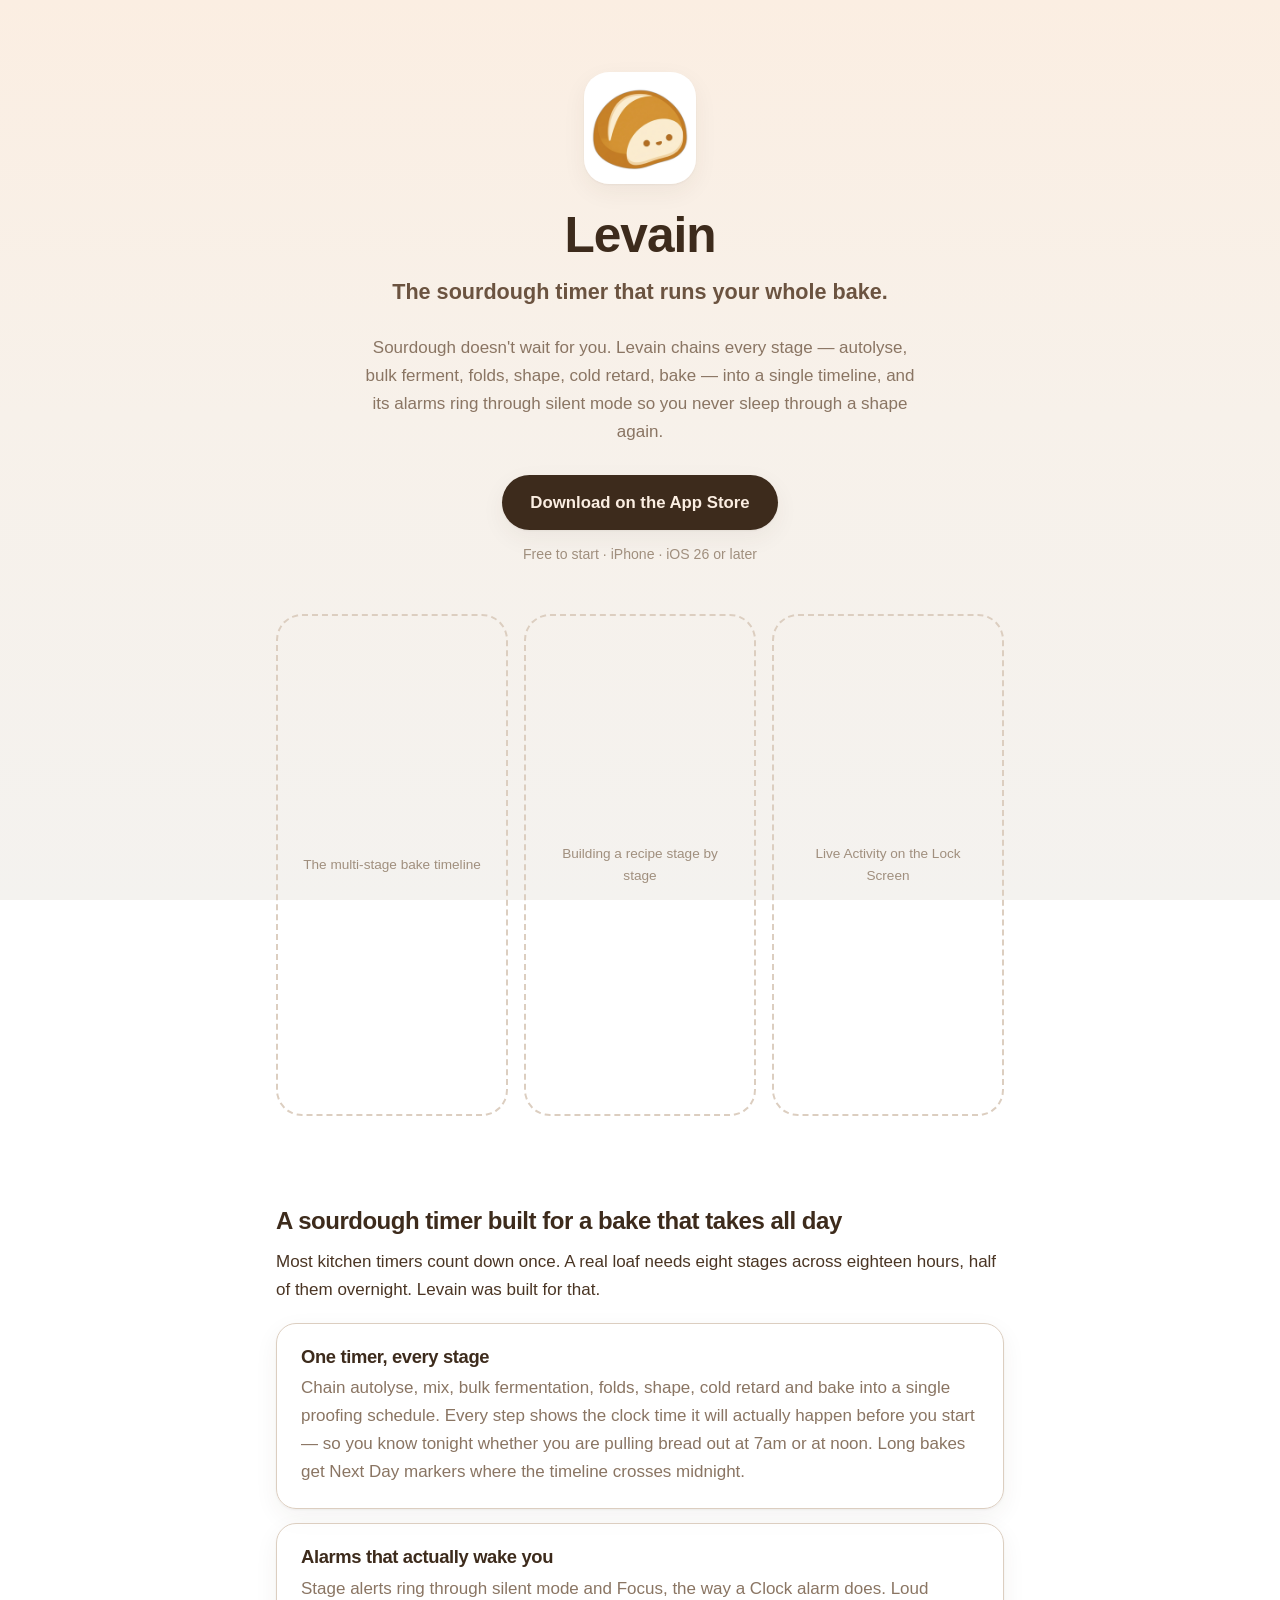
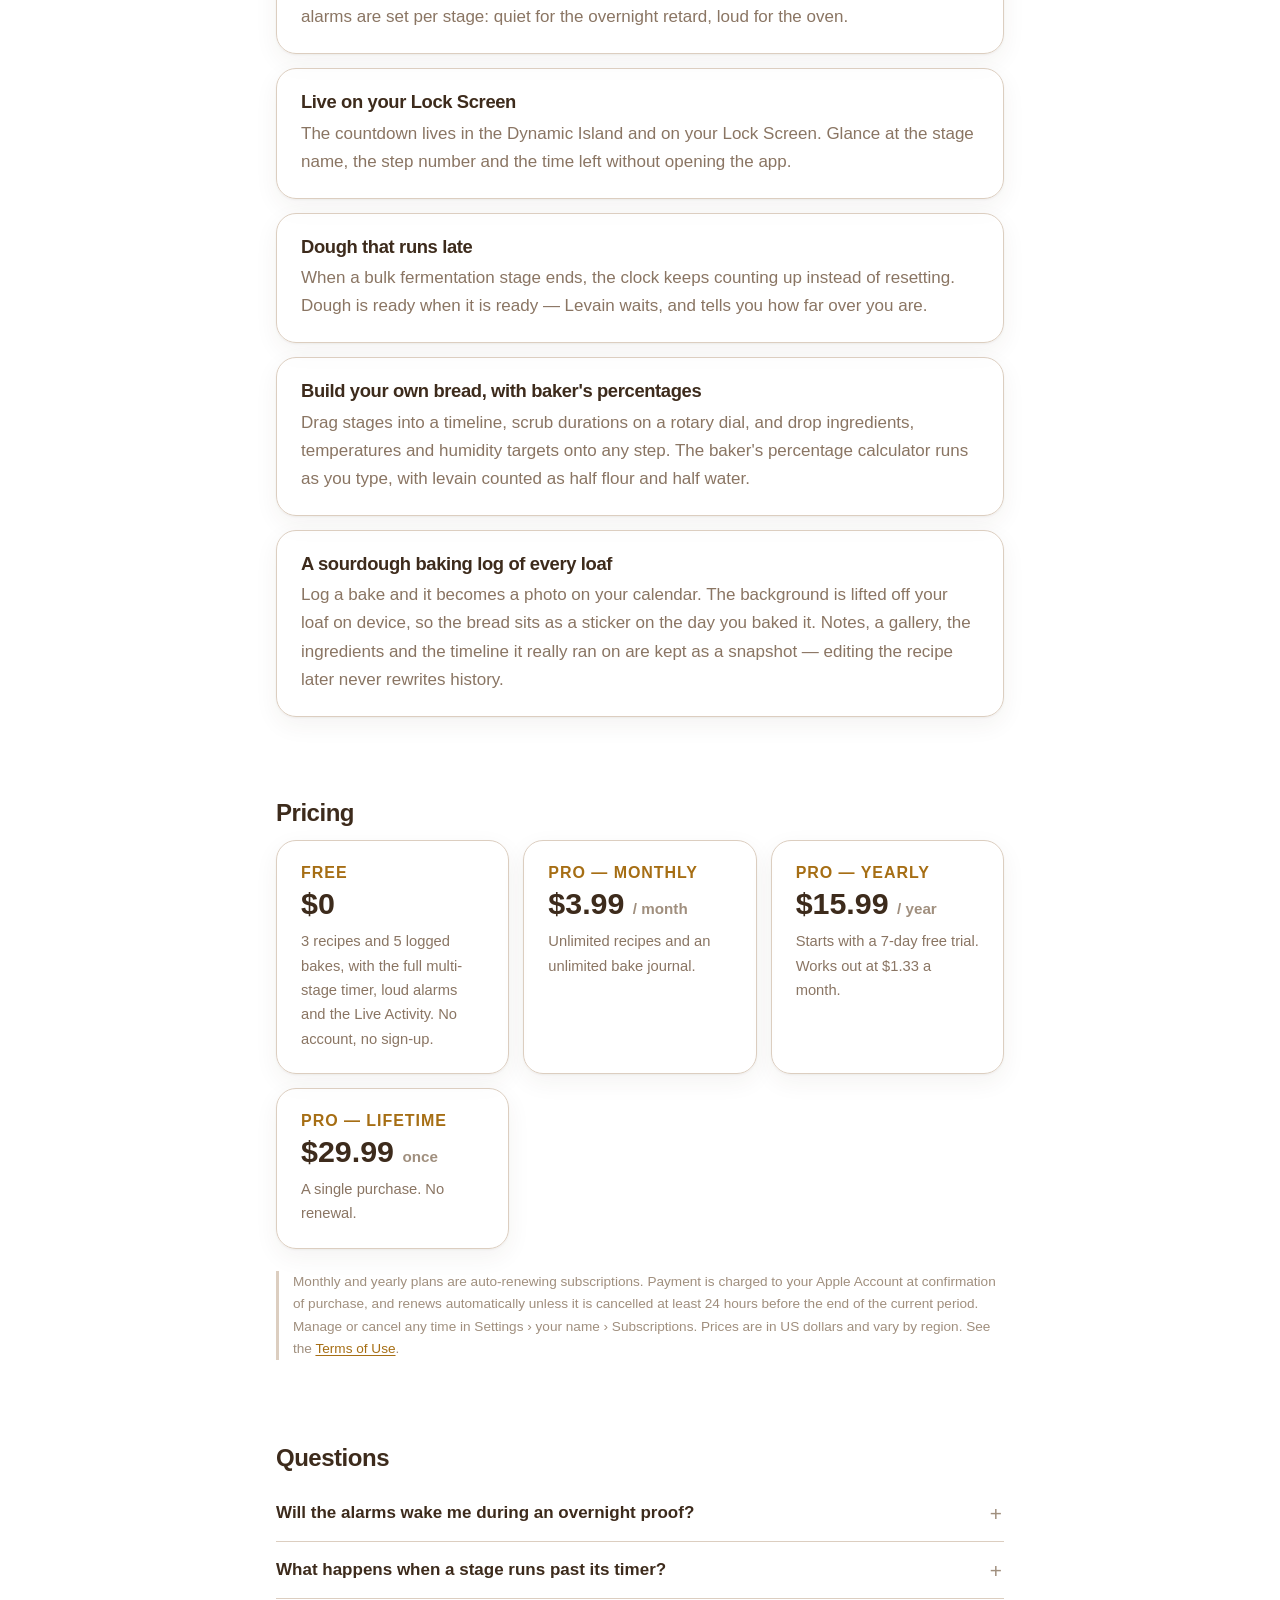
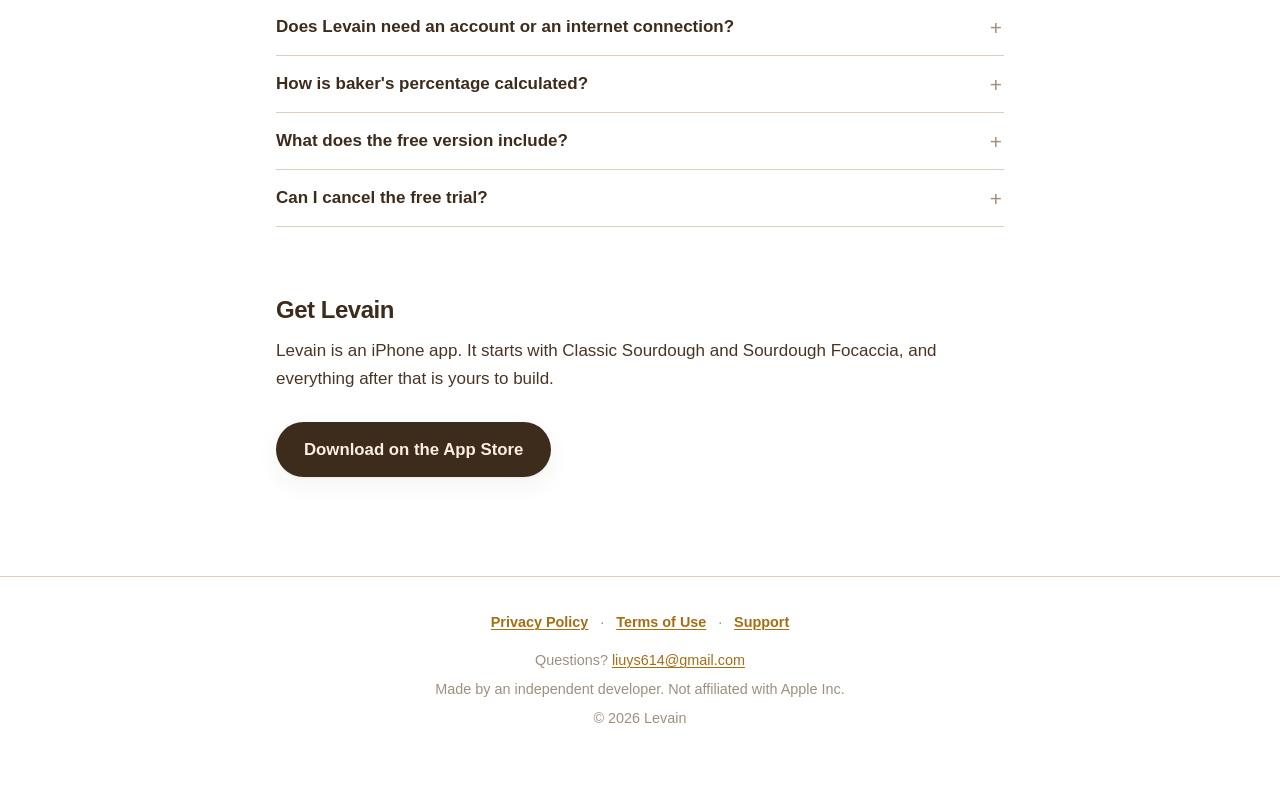
==== index.html @ 09ca458c "Update site (2026-09-17)" ====
<!DOCTYPE html>
<html lang="en">
<head>
<meta charset="utf-8">
<meta name="viewport" content="width=device-width, initial-scale=1">
<title>Levain — Sourdough Bake Timer &amp; Proofing Schedule</title>
<meta name="description" content="A multi-stage sourdough timer for iPhone. Chain every proof and fold into one schedule, with alarms that ring through silent mode and a photo bake journal.">
<link rel="canonical" href="https://liuys614.github.io/levain/">
<meta name="theme-color" content="#FBEEE2" media="(prefers-color-scheme: light)">
<meta name="theme-color" content="#2A2018" media="(prefers-color-scheme: dark)">

<meta property="og:type" content="website">
<meta property="og:site_name" content="Levain">
<meta property="og:title" content="Levain — Sourdough Bake Timer &amp; Proofing Schedule">
<meta property="og:description" content="A multi-stage sourdough timer for iPhone. Chain every proof and fold into one schedule, with alarms that ring through silent mode and a photo bake journal.">
<meta property="og:url" content="https://liuys614.github.io/levain/">
<meta property="og:image" content="https://liuys614.github.io/levain/assets/og.png">
<meta property="og:image:width" content="1200">
<meta property="og:image:height" content="630">
<meta name="twitter:card" content="summary_large_image">
<meta name="twitter:title" content="Levain — Sourdough Bake Timer &amp; Proofing Schedule">
<meta name="twitter:description" content="A multi-stage sourdough timer for iPhone. Alarms that ring through silent mode, a Live Activity countdown, and a photo journal of every loaf.">
<meta name="twitter:image" content="https://liuys614.github.io/levain/assets/og.png">

<link rel="icon" href="assets/favicon.png" sizes="32x32">
<link rel="apple-touch-icon" href="assets/icon-180.png">
<link rel="stylesheet" href="style.css">

<script type="application/ld+json">
{
  "@context": "https://schema.org",
  "@type": "SoftwareApplication",
  "name": "Levain",
  "alternateName": "Sourdough Bake Timer: Levain",
  "description": "A multi-stage sourdough bake timer for iPhone. Chain autolyse, bulk ferment, folds, shape, cold retard and bake into one schedule, with alarms that ring through silent mode, a Live Activity countdown, a baker's percentage calculator and a photo bake journal.",
  "applicationCategory": "LifestyleApplication",
  "applicationSubCategory": "Food & Drink",
  "operatingSystem": "iOS 26.0 or later",
  "url": "https://liuys614.github.io/levain/",
  "installUrl": "https://apps.apple.com/us/app/id6812950497",
  "image": "https://liuys614.github.io/levain/assets/og.png",
  "offers": {
    "@type": "Offer",
    "price": "0",
    "priceCurrency": "USD",
    "description": "Free with 3 recipes and 5 logged bakes. Levain Pro unlocks unlimited recipes and journal entries."
  },
  "author": { "@type": "Person", "name": "Levain" },
  "publisher": { "@type": "Person", "name": "Levain" }
}
</script>

<script type="application/ld+json">
{
  "@context": "https://schema.org",
  "@type": "FAQPage",
  "mainEntity": [
    {
      "@type": "Question",
      "name": "Will the alarms wake me during an overnight proof?",
      "acceptedAnswer": { "@type": "Answer", "text": "Yes. Stage alerts use AlarmKit, so they ring through silent mode and Focus the way a Clock alarm does. Loud alarms are set per stage, so you can keep the overnight cold retard quiet and make the oven timer loud." }
    },
    {
      "@type": "Question",
      "name": "What happens when a stage runs past its timer?",
      "acceptedAnswer": { "@type": "Answer", "text": "The clock keeps counting up instead of resetting. Dough is ready when it is ready, so Levain waits and tells you how far past the planned time you are." }
    },
    {
      "@type": "Question",
      "name": "Does Levain need an account or an internet connection?",
      "acceptedAnswer": { "@type": "Answer", "text": "No. There is no account and no sign-up, and your recipes, bakes and photos stay on your iPhone. The only time Levain reaches the network is on first launch, to download the two sample recipe photos." }
    },
    {
      "@type": "Question",
      "name": "How is baker's percentage calculated?",
      "acceptedAnswer": { "@type": "Answer", "text": "Percentages update as you edit ingredients, with levain counted as half flour and half water — the standard assumption for a 100% hydration starter." }
    },
    {
      "@type": "Question",
      "name": "What does the free version include?",
      "acceptedAnswer": { "@type": "Answer", "text": "Three recipes and five logged bakes, with the full multi-stage timer, loud alarms and the Live Activity. Levain Pro removes both limits." }
    },
    {
      "@type": "Question",
      "name": "Can I cancel the free trial?",
      "acceptedAnswer": { "@type": "Answer", "text": "Yes. Cancel any time from Settings, App Store, Subscriptions on your iPhone. As long as you cancel at least 24 hours before the 7-day trial ends, you are not charged." }
    }
  ]
}
</script>
</head>

<body>

<header class="hero wrap">
  <img class="appicon" src="assets/icon.png" width="112" height="112"
       alt="The Levain app icon: a rounded sourdough loaf with a small face.">
  <h1>Levain</h1>
  <p class="tagline">The sourdough timer that runs your whole bake.</p>
  <p>Sourdough doesn't wait for you. Levain chains every stage — autolyse, bulk ferment,
     folds, shape, cold retard, bake — into a single timeline, and its alarms ring through
     silent mode so you never sleep through a shape again.</p>
  <a class="cta" href="https://apps.apple.com/us/app/id6812950497">Download on the App Store</a>
  <span class="cta-note">Free to start · iPhone · iOS 26 or later</span>
</header>

<div class="shots wrap" aria-label="Screenshots of Levain running on iPhone">
  <div class="shot-placeholder">The multi-stage bake timeline</div>
  <div class="shot-placeholder">Building a recipe stage by stage</div>
  <div class="shot-placeholder">Live Activity on the Lock Screen</div>
  <div class="shot-placeholder">The photo bake journal</div>
</div>

<main class="wrap">

<section>
  <h2>A sourdough timer built for a bake that takes all day</h2>
  <p>Most kitchen timers count down once. A real loaf needs eight stages across eighteen
     hours, half of them overnight. Levain was built for that.</p>

  <div class="feature">
    <h3>One timer, every stage</h3>
    <p>Chain autolyse, mix, bulk fermentation, folds, shape, cold retard and bake into a
       single proofing schedule. Every step shows the clock time it will actually happen
       before you start — so you know tonight whether you are pulling bread out at 7am or
       at noon. Long bakes get Next Day markers where the timeline crosses midnight.</p>
  </div>

  <div class="feature">
    <h3>Alarms that actually wake you</h3>
    <p>Stage alerts ring through silent mode and Focus, the way a Clock alarm does. Loud
       alarms are set per stage: quiet for the overnight retard, loud for the oven.</p>
  </div>

  <div class="feature">
    <h3>Live on your Lock Screen</h3>
    <p>The countdown lives in the Dynamic Island and on your Lock Screen. Glance at the
       stage name, the step number and the time left without opening the app.</p>
  </div>

  <div class="feature">
    <h3>Dough that runs late</h3>
    <p>When a bulk fermentation stage ends, the clock keeps counting up instead of
       resetting. Dough is ready when it is ready — Levain waits, and tells you how far
       over you are.</p>
  </div>

  <div class="feature">
    <h3>Build your own bread, with baker's percentages</h3>
    <p>Drag stages into a timeline, scrub durations on a rotary dial, and drop ingredients,
       temperatures and humidity targets onto any step. The baker's percentage calculator
       runs as you type, with levain counted as half flour and half water.</p>
  </div>

  <div class="feature">
    <h3>A sourdough baking log of every loaf</h3>
    <p>Log a bake and it becomes a photo on your calendar. The background is lifted off
       your loaf on device, so the bread sits as a sticker on the day you baked it. Notes,
       a gallery, the ingredients and the timeline it really ran on are kept as a snapshot —
       editing the recipe later never rewrites history.</p>
  </div>
</section>

<section>
  <h2>Pricing</h2>
  <div class="price-grid">
    <div class="price free">
      <h3>Free</h3>
      <div class="amount">$0</div>
      <p>3 recipes and 5 logged bakes, with the full multi-stage timer, loud alarms and the
         Live Activity. No account, no sign-up.</p>
    </div>
    <div class="price">
      <h3>Pro — Monthly</h3>
      <div class="amount">$3.99 <span class="per">/ month</span></div>
      <p>Unlimited recipes and an unlimited bake journal.</p>
    </div>
    <div class="price">
      <h3>Pro — Yearly</h3>
      <div class="amount">$15.99 <span class="per">/ year</span></div>
      <p>Starts with a 7-day free trial. Works out at $1.33 a month.</p>
    </div>
    <div class="price">
      <h3>Pro — Lifetime</h3>
      <div class="amount">$29.99 <span class="per">once</span></div>
      <p>A single purchase. No renewal.</p>
    </div>
  </div>
  <p class="renewal">Monthly and yearly plans are auto-renewing subscriptions. Payment is
     charged to your Apple Account at confirmation of purchase, and renews automatically
     unless it is cancelled at least 24 hours before the end of the current period. Manage
     or cancel any time in Settings &rsaquo; your name &rsaquo; Subscriptions. Prices are in
     US dollars and vary by region. See the <a href="terms.html">Terms of Use</a>.</p>
</section>

<section>
  <h2>Questions</h2>

  <details>
    <summary>Will the alarms wake me during an overnight proof?</summary>
    <p>Yes. Stage alerts use AlarmKit, so they ring through silent mode and Focus the way a
       Clock alarm does. Loud alarms are set per stage, so you can keep the overnight cold
       retard quiet and make the oven timer loud.</p>
  </details>

  <details>
    <summary>What happens when a stage runs past its timer?</summary>
    <p>The clock keeps counting up instead of resetting. Dough is ready when it is ready, so
       Levain waits and tells you how far past the planned time you are.</p>
  </details>

  <details>
    <summary>Does Levain need an account or an internet connection?</summary>
    <p>No. There is no account and no sign-up, and your recipes, bakes and photos stay on
       your iPhone. The only time Levain reaches the network is on first launch, to download
       the two sample recipe photos. Details are in the
       <a href="privacy.html">Privacy Policy</a>.</p>
  </details>

  <details>
    <summary>How is baker's percentage calculated?</summary>
    <p>Percentages update as you edit ingredients, with levain counted as half flour and
       half water — the standard assumption for a 100% hydration starter.</p>
  </details>

  <details>
    <summary>What does the free version include?</summary>
    <p>Three recipes and five logged bakes, with the full multi-stage timer, loud alarms and
       the Live Activity. Levain Pro removes both limits.</p>
  </details>

  <details>
    <summary>Can I cancel the free trial?</summary>
    <p>Yes. Cancel any time from Settings &rsaquo; App Store &rsaquo; Subscriptions on your
       iPhone. As long as you cancel at least 24 hours before the 7-day trial ends, you are
       not charged.</p>
  </details>
</section>

<section>
  <h2>Get Levain</h2>
  <p>Levain is an iPhone app. It starts with Classic Sourdough and Sourdough Focaccia, and
     everything after that is yours to build.</p>
  <p><a class="cta" href="https://apps.apple.com/us/app/id6812950497">Download on the App Store</a></p>
</section>

</main>

<footer>
  <div class="wrap">
    <nav>
      <a href="privacy.html">Privacy Policy</a> ·
      <a href="terms.html">Terms of Use</a> ·
      <a href="support.html">Support</a>
    </nav>
    <p>Questions? <a href="mailto:liuys614@gmail.com">liuys614@gmail.com</a></p>
    <p>Made by an independent developer. Not affiliated with Apple Inc.</p>
    <p>&copy; 2026 Levain</p>
  </div>
</footer>

</body>
</html>
---- style.css ----
/* Levain — one stylesheet for all four pages.
   Colours are lifted from the app's own palette (Sources/SourdoughTimer/Design/Theme.swift)
   so the site and the app read as the same product. No framework, no build step, no
   external requests: editing this file is the whole design workflow. */

:root {
  --ink: #3D2B1C;
  --ink-soft: #4A3524;
  --secondary: #6B5340;
  --muted: #8A7563;
  --faint: #A08F7E;
  --hairline: #DCCEC0;
  --crust: #C8891F;
  --crust-deep: #A66E14;
  --crumb: #F2E3CE;
  --card: rgba(255, 255, 255, 0.62);
  --bg-top: #FBEEE2;
  --bg-mid: #F7F1EA;
  --bg-bot: #F4F2EF;
  --shadow: 0 1px 2px rgba(61, 43, 28, .05), 0 8px 24px rgba(61, 43, 28, .06);
}

@media (prefers-color-scheme: dark) {
  :root {
    --ink: #F6EADC;
    --ink-soft: #EDDFCF;
    --secondary: #DCC9B4;
    --muted: #BCA895;
    --faint: #9C8B7A;
    --hairline: #504234;
    --crust: #E0A648;
    --crust-deep: #F0BE86;
    --crumb: #2A2018;
    --card: rgba(255, 255, 255, 0.045);
    --bg-top: #2A2018;
    --bg-mid: #211A14;
    --bg-bot: #1A1512;
    --shadow: 0 1px 2px rgba(0, 0, 0, .2), 0 8px 24px rgba(0, 0, 0, .25);
  }
}

* { box-sizing: border-box; }

html { -webkit-text-size-adjust: 100%; }

body {
  margin: 0;
  /* SF Pro Rounded first: the app is drawn entirely in .rounded, and on Apple devices
     this is the same typeface. Everything after it is a graceful fallback. */
  font-family: ui-rounded, "SF Pro Rounded", -apple-system, BlinkMacSystemFont,
               "Segoe UI", Roboto, "Helvetica Neue", Arial, sans-serif;
  font-size: 17px;
  line-height: 1.65;
  color: var(--ink-soft);
  background: linear-gradient(180deg, var(--bg-top) 0%, var(--bg-mid) 46%, var(--bg-bot) 100%);
  background-attachment: fixed;
  min-height: 100vh;
  -webkit-font-smoothing: antialiased;
}

.wrap {
  max-width: 760px;
  margin: 0 auto;
  padding: 0 16px;
}

/* --- type ------------------------------------------------------------------ */

h1, h2, h3 { color: var(--ink); line-height: 1.2; letter-spacing: -0.02em; margin: 0 0 .5em; }
h1 { font-size: 2.6rem; font-weight: 800; }
h2 { font-size: 1.5rem; font-weight: 700; margin-top: 2.2em; }
h3 { font-size: 1.1rem; font-weight: 700; margin-top: 1.8em; }
p { margin: 0 0 1.1em; }
ul { padding-left: 1.3em; }
li { margin-bottom: .45em; }
strong { color: var(--ink); font-weight: 650; }

a { color: var(--crust-deep); text-decoration-thickness: 1px; text-underline-offset: 2px; }
a:hover { color: var(--crust); }

.lede { font-size: 1.2rem; color: var(--secondary); }
.small { font-size: .9rem; color: var(--muted); }

/* --- hero ------------------------------------------------------------------ */

.hero { text-align: center; padding: 72px 0 8px; }

.hero img.appicon {
  width: 112px; height: 112px;
  border-radius: 25px;
  box-shadow: var(--shadow);
  display: block; margin: 0 auto 22px;
}

.hero h1 { font-size: 3.1rem; margin-bottom: .18em; }
.hero .tagline { font-size: 1.35rem; color: var(--secondary); font-weight: 600; margin-bottom: 1.1em; }
.hero p { max-width: 560px; margin-left: auto; margin-right: auto; color: var(--muted); }

.cta {
  display: inline-flex; align-items: center; gap: .5em;
  background: var(--ink); color: var(--bg-top);
  padding: 14px 28px; border-radius: 999px;
  font-weight: 700; font-size: 1.05rem; text-decoration: none;
  box-shadow: var(--shadow);
  margin-top: .6em;
  transition: transform .15s ease;
}
.cta:hover { color: var(--bg-top); transform: translateY(-1px); }
.cta-note { display: block; margin-top: .9em; font-size: .88rem; color: var(--faint); }

/* --- screenshot strip ------------------------------------------------------ */

.shots {
  display: flex; gap: 16px;
  overflow-x: auto;
  padding: 40px 16px 30px;
  scroll-snap-type: x mandatory;
  -webkit-overflow-scrolling: touch;
}
.shots::-webkit-scrollbar { height: 0; }
.shots img, .shot-placeholder {
  flex: 0 0 auto;
  width: 232px; height: 502px;
  border-radius: 26px;
  scroll-snap-align: center;
}
.shots img { box-shadow: var(--shadow); object-fit: cover; }

/* Renders until the real screenshots land in assets/shots/. Dropping the PNGs in and
   swapping these divs for <img> is the entire update -- the layout does not move. */
.shot-placeholder {
  border: 2px dashed var(--hairline);
  display: flex; align-items: center; justify-content: center;
  color: var(--faint); font-size: .85rem; text-align: center; padding: 0 20px;
}

/* --- cards & sections ------------------------------------------------------ */

section { padding: 8px 0; }

.feature {
  background: var(--card);
  border: 1px solid var(--hairline);
  border-radius: 20px;
  padding: 22px 24px;
  margin-bottom: 14px;
  box-shadow: var(--shadow);
}
.feature h3 { margin: 0 0 .35em; font-size: 1.15rem; }
.feature p { margin: 0; color: var(--muted); }

.price-grid { display: grid; gap: 14px; grid-template-columns: repeat(auto-fit, minmax(210px, 1fr)); }
.price {
  background: var(--card);
  border: 1px solid var(--hairline);
  border-radius: 20px;
  padding: 22px 24px;
  box-shadow: var(--shadow);
}
.price.free { border-color: var(--hairline); }
.price .amount { font-size: 1.9rem; font-weight: 800; color: var(--ink); line-height: 1.1; }
.price .per { font-size: .95rem; color: var(--faint); font-weight: 600; }
.price h3 { margin: 0 0 .3em; font-size: 1rem; text-transform: uppercase;
            letter-spacing: .06em; color: var(--crust-deep); }
.price p { margin: .6em 0 0; font-size: .92rem; color: var(--muted); }

.renewal {
  font-size: .85rem; color: var(--faint);
  border-left: 3px solid var(--hairline);
  padding-left: 14px; margin-top: 22px;
}

details {
  border-bottom: 1px solid var(--hairline);
  padding: 14px 0;
}
details summary {
  cursor: pointer; font-weight: 650; color: var(--ink);
  list-style: none; padding-right: 24px; position: relative;
}
details summary::-webkit-details-marker { display: none; }
details summary::after {
  content: "+"; position: absolute; right: 2px; top: -2px;
  font-size: 1.3rem; color: var(--faint); font-weight: 400;
}
details[open] summary::after { content: "\2013"; }
details p { margin: .8em 0 .2em; color: var(--muted); }

/* --- legal pages ----------------------------------------------------------- */

.legal { padding: 56px 0 24px; }
.legal h1 { font-size: 2.1rem; }
.legal .updated { color: var(--faint); font-size: .9rem; margin-bottom: 2.4em; }
.legal h2 { font-size: 1.22rem; margin-top: 2.4em; }
.legal p, .legal li { color: var(--ink-soft); }

.callout {
  background: var(--crumb);
  border-radius: 16px;
  padding: 18px 22px;
  margin: 1.6em 0;
}
.callout p:last-child { margin-bottom: 0; }

.backlink { display: inline-block; margin-bottom: 2em; font-size: .92rem; font-weight: 600; }

/* --- footer ---------------------------------------------------------------- */

footer {
  border-top: 1px solid var(--hairline);
  margin-top: 72px;
  padding: 34px 0 60px;
  text-align: center;
  font-size: .9rem;
  color: var(--faint);
}
footer nav { margin-bottom: 1em; }
footer nav a { margin: 0 .55em; font-weight: 600; }
footer p { margin: .35em 0; }

/* --- small screens --------------------------------------------------------- */

@media (max-width: 560px) {
  body { font-size: 16px; }
  .hero { padding-top: 48px; }
  .hero h1 { font-size: 2.4rem; }
  .hero .tagline { font-size: 1.15rem; }
  h1 { font-size: 2rem; }
  .shots img, .shot-placeholder { width: 200px; height: 433px; }
}
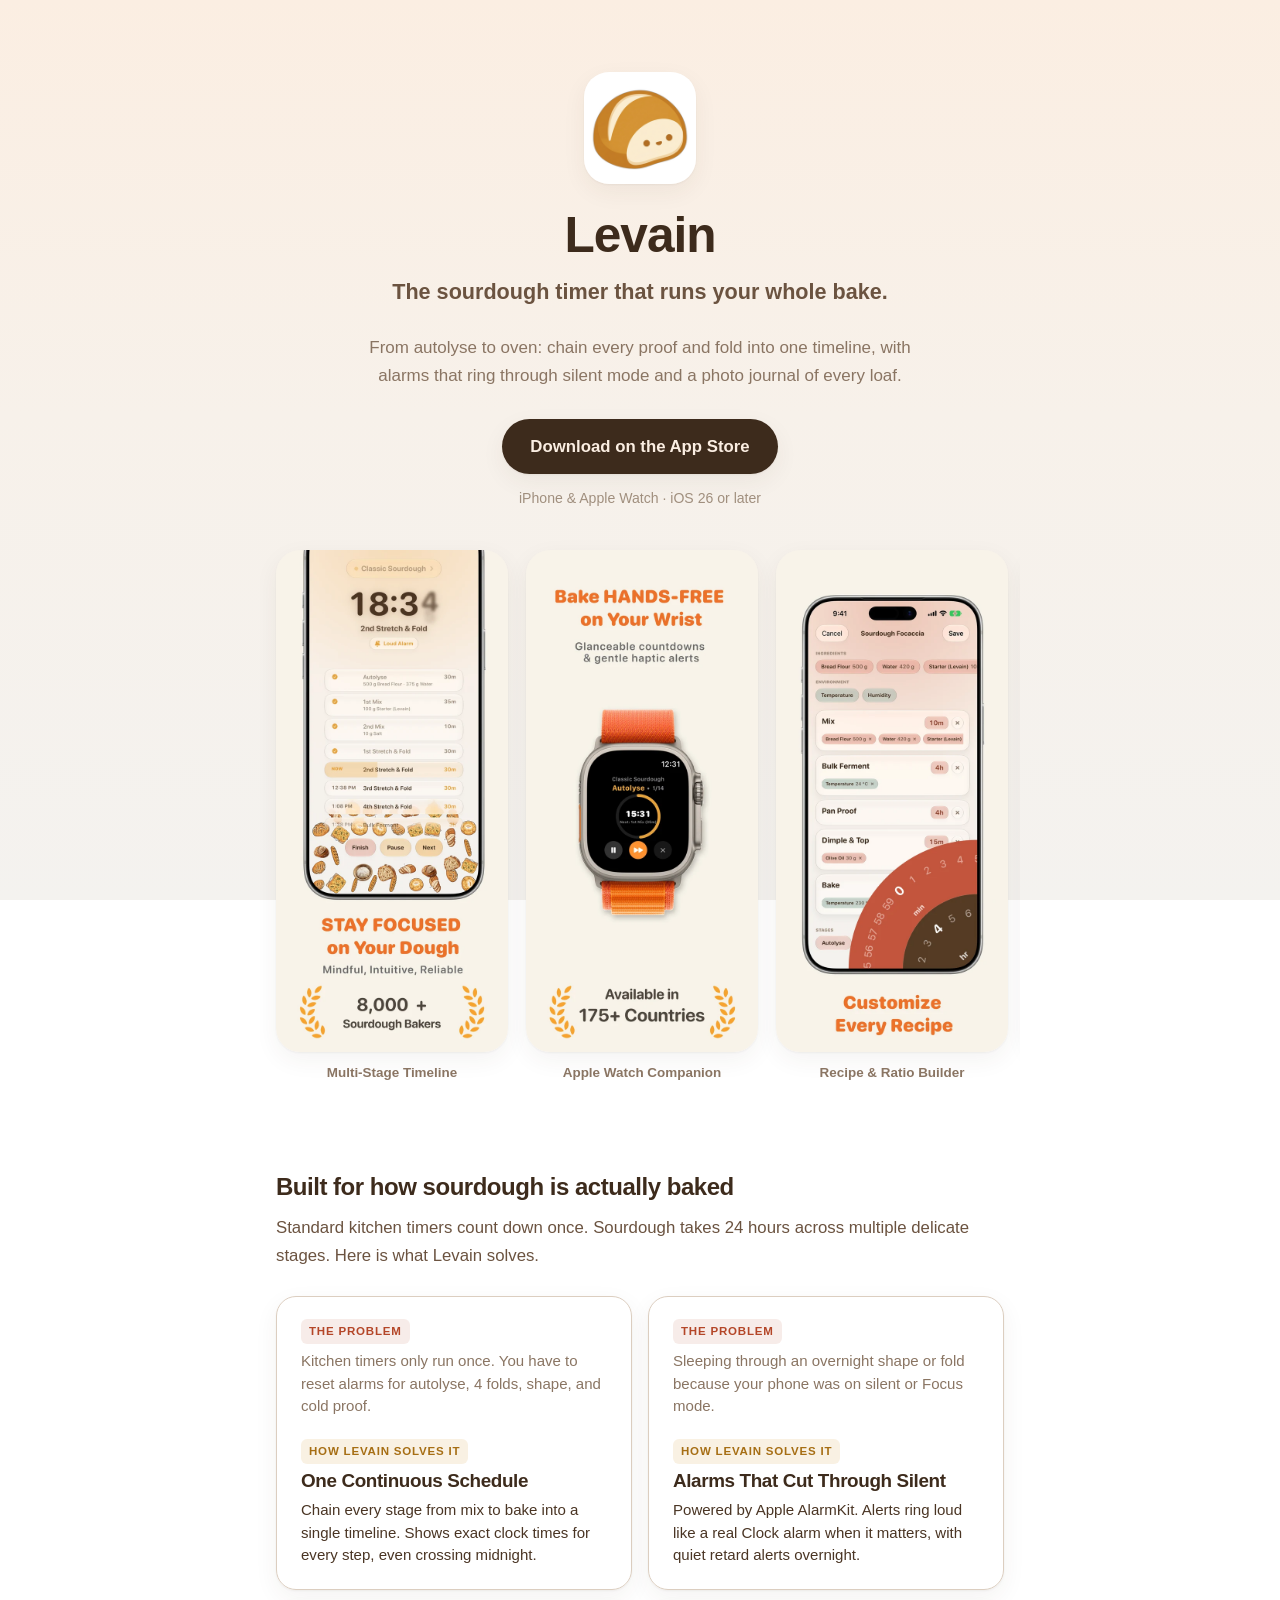
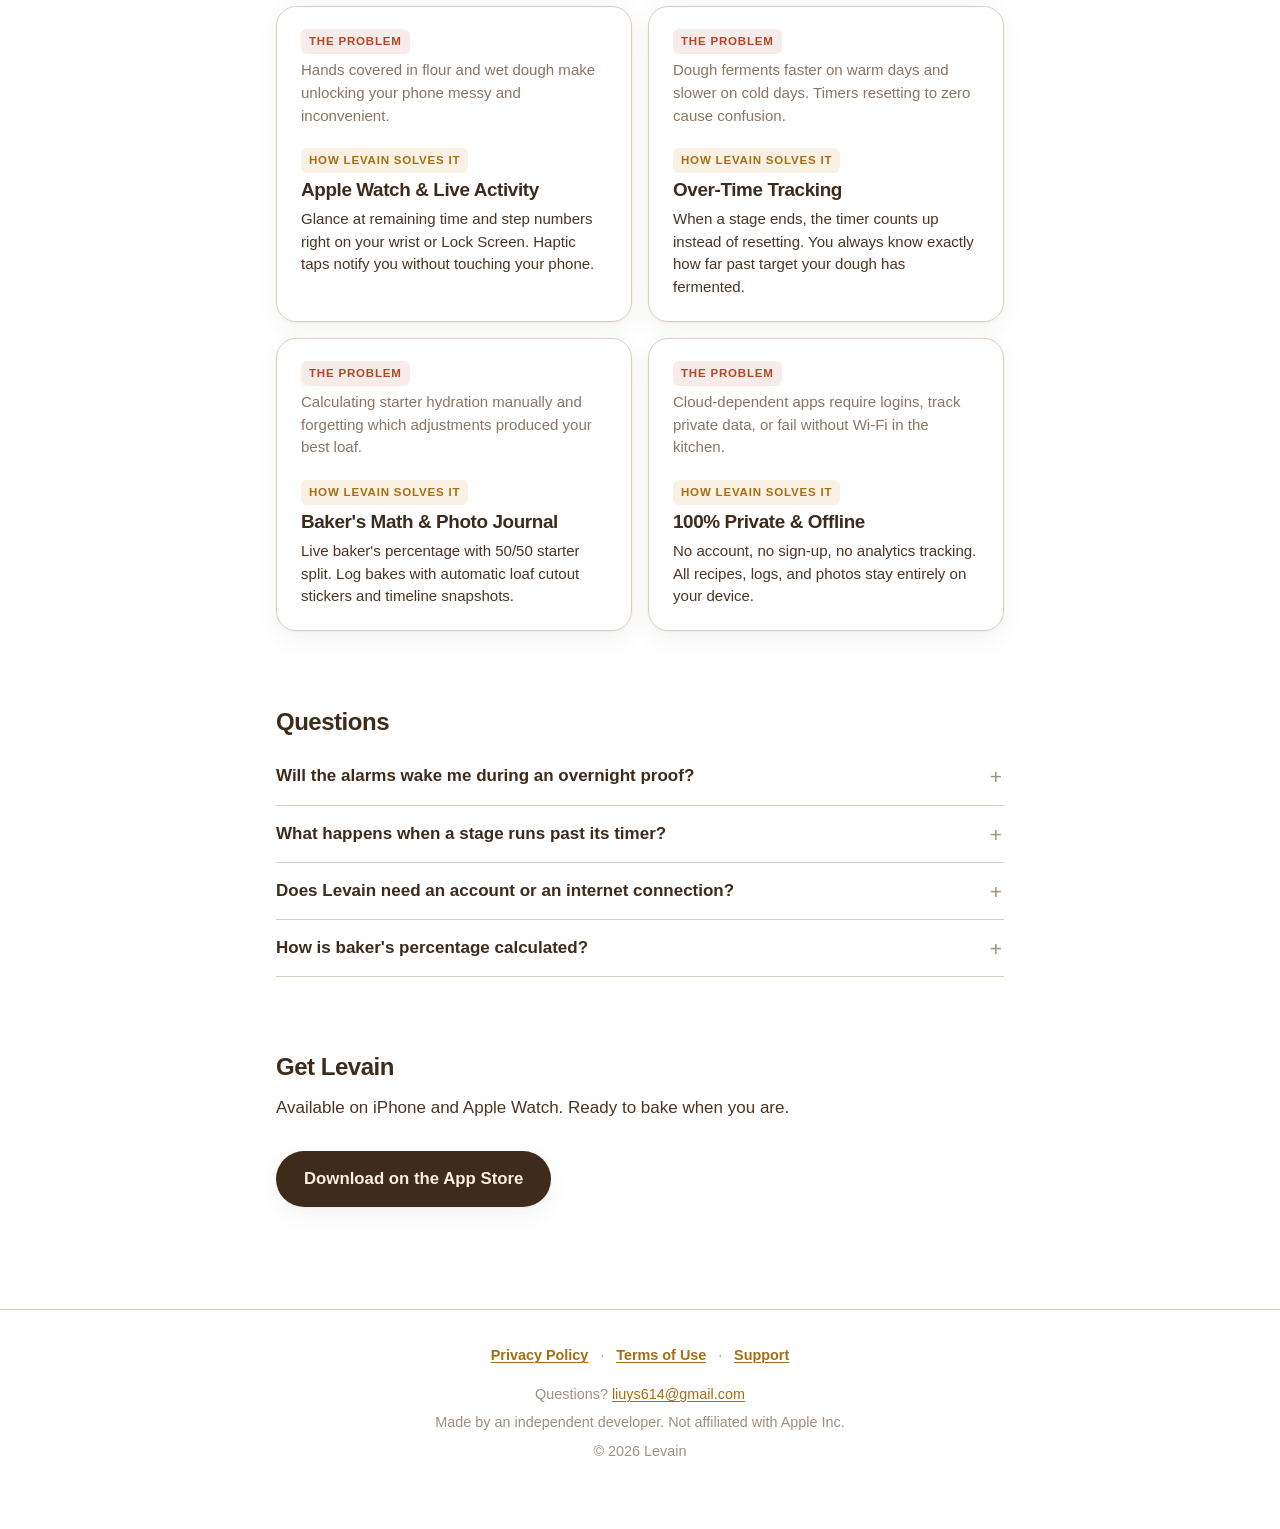
==== commit 86cb7e11: "Update site (2026-09-24)" ====
--- a/index.html
+++ b/index.html
@@ -42,8 +42,7 @@
   "offers": {
     "@type": "Offer",
     "price": "0",
-    "priceCurrency": "USD",
-    "description": "Free with 3 recipes and 5 logged bakes. Levain Pro unlocks unlimited recipes and journal entries."
+    "priceCurrency": "USD"
   },
   "author": { "@type": "Person", "name": "Levain" },
   "publisher": { "@type": "Person", "name": "Levain" }
@@ -67,23 +66,13 @@
     },
     {
       "@type": "Question",
-      "name": "Does Levain need an account or an internet connection?",
-      "acceptedAnswer": { "@type": "Answer", "text": "No. There is no account and no sign-up, and your recipes, bakes and photos stay on your iPhone. The only time Levain reaches the network is on first launch, to download the two sample recipe photos." }
-    },
-    {
-      "@type": "Question",
       "name": "How is baker's percentage calculated?",
       "acceptedAnswer": { "@type": "Answer", "text": "Percentages update as you edit ingredients, with levain counted as half flour and half water — the standard assumption for a 100% hydration starter." }
     },
     {
       "@type": "Question",
-      "name": "What does the free version include?",
-      "acceptedAnswer": { "@type": "Answer", "text": "Three recipes and five logged bakes, with the full multi-stage timer, loud alarms and the Live Activity. Levain Pro removes both limits." }
-    },
-    {
-      "@type": "Question",
-      "name": "Can I cancel the free trial?",
-      "acceptedAnswer": { "@type": "Answer", "text": "Yes. Cancel any time from Settings, App Store, Subscriptions on your iPhone. As long as you cancel at least 24 hours before the 7-day trial ends, you are not charged." }
+      "name": "Does Levain need an account or an internet connection?",
+      "acceptedAnswer": { "@type": "Answer", "text": "No. There is no account and no sign-up, and your recipes, bakes and photos stay on your iPhone." }
     }
   ]
 }
@@ -97,100 +86,118 @@
        alt="The Levain app icon: a rounded sourdough loaf with a small face.">
   <h1>Levain</h1>
   <p class="tagline">The sourdough timer that runs your whole bake.</p>
-  <p>Sourdough doesn't wait for you. Levain chains every stage — autolyse, bulk ferment,
-     folds, shape, cold retard, bake — into a single timeline, and its alarms ring through
-     silent mode so you never sleep through a shape again.</p>
+  <p>From autolyse to oven: chain every proof and fold into one timeline, with alarms that ring through silent mode and a photo journal of every loaf.</p>
   <a class="cta" href="https://apps.apple.com/us/app/id6812950497">Download on the App Store</a>
-  <span class="cta-note">Free to start · iPhone · iOS 26 or later</span>
+  <span class="cta-note">iPhone &amp; Apple Watch · iOS 26 or later</span>
 </header>
 
-<div class="shots wrap" aria-label="Screenshots of Levain running on iPhone">
-  <div class="shot-placeholder">The multi-stage bake timeline</div>
-  <div class="shot-placeholder">Building a recipe stage by stage</div>
-  <div class="shot-placeholder">Live Activity on the Lock Screen</div>
-  <div class="shot-placeholder">The photo bake journal</div>
+<div class="shots wrap" aria-label="Screenshots of Levain running on iPhone and Apple Watch">
+  <div class="shot-card">
+    <picture>
+      <source srcset="assets/shots/shot-1.webp" type="image/webp">
+      <img src="assets/shots/shot-1.png" alt="Multi-stage sourdough bake timeline with active countdown and next-day schedule" width="232" height="502" loading="eager">
+    </picture>
+    <div class="shot-caption">Multi-Stage Timeline</div>
+  </div>
+  <div class="shot-card">
+    <picture>
+      <source srcset="assets/shots/shot-2.webp" type="image/webp">
+      <img src="assets/shots/shot-2.png" alt="Levain on Apple Watch for hands-free timers on your wrist" width="232" height="502" loading="lazy">
+    </picture>
+    <div class="shot-caption">Apple Watch Companion</div>
+  </div>
+  <div class="shot-card">
+    <picture>
+      <source srcset="assets/shots/shot-3.webp" type="image/webp">
+      <img src="assets/shots/shot-3.png" alt="Custom sourdough recipe builder with rotary timer dial and baker's math" width="232" height="502" loading="lazy">
+    </picture>
+    <div class="shot-caption">Recipe &amp; Ratio Builder</div>
+  </div>
+  <div class="shot-card">
+    <picture>
+      <source srcset="assets/shots/shot-4.webp" type="image/webp">
+      <img src="assets/shots/shot-4.png" alt="Visual baking journal on calendar with loaf cutout stickers" width="232" height="502" loading="lazy">
+    </picture>
+    <div class="shot-caption">Visual Baking Journal</div>
+  </div>
+  <div class="shot-card">
+    <picture>
+      <source srcset="assets/shots/shot-5.webp" type="image/webp">
+      <img src="assets/shots/shot-5.png" alt="Lock screen Live Activity and loud alarms that cut through silent mode" width="232" height="502" loading="lazy">
+    </picture>
+    <div class="shot-caption">Lock Screen &amp; Loud Alarms</div>
+  </div>
+  <div class="shot-card">
+    <picture>
+      <source srcset="assets/shots/shot-6.webp" type="image/webp">
+      <img src="assets/shots/shot-6.png" alt="Bread recipe library for classic sourdough, ciabatta, focaccia and more" width="232" height="502" loading="lazy">
+    </picture>
+    <div class="shot-caption">Complete Bread Library</div>
+  </div>
+  <div class="shot-card">
+    <picture>
+      <source srcset="assets/shots/shot-7.webp" type="image/webp">
+      <img src="assets/shots/shot-7.png" alt="Detailed loaf log with hydration percentages and process history" width="232" height="502" loading="lazy">
+    </picture>
+    <div class="shot-caption">Detailed Loaf History</div>
+  </div>
 </div>
 
 <main class="wrap">
 
 <section>
-  <h2>A sourdough timer built for a bake that takes all day</h2>
-  <p>Most kitchen timers count down once. A real loaf needs eight stages across eighteen
-     hours, half of them overnight. Levain was built for that.</p>
-
-  <div class="feature">
-    <h3>One timer, every stage</h3>
-    <p>Chain autolyse, mix, bulk fermentation, folds, shape, cold retard and bake into a
-       single proofing schedule. Every step shows the clock time it will actually happen
-       before you start — so you know tonight whether you are pulling bread out at 7am or
-       at noon. Long bakes get Next Day markers where the timeline crosses midnight.</p>
-  </div>
-
-  <div class="feature">
-    <h3>Alarms that actually wake you</h3>
-    <p>Stage alerts ring through silent mode and Focus, the way a Clock alarm does. Loud
-       alarms are set per stage: quiet for the overnight retard, loud for the oven.</p>
-  </div>
-
-  <div class="feature">
-    <h3>Live on your Lock Screen</h3>
-    <p>The countdown lives in the Dynamic Island and on your Lock Screen. Glance at the
-       stage name, the step number and the time left without opening the app.</p>
-  </div>
-
-  <div class="feature">
-    <h3>Dough that runs late</h3>
-    <p>When a bulk fermentation stage ends, the clock keeps counting up instead of
-       resetting. Dough is ready when it is ready — Levain waits, and tells you how far
-       over you are.</p>
-  </div>
-
-  <div class="feature">
-    <h3>Build your own bread, with baker's percentages</h3>
-    <p>Drag stages into a timeline, scrub durations on a rotary dial, and drop ingredients,
-       temperatures and humidity targets onto any step. The baker's percentage calculator
-       runs as you type, with levain counted as half flour and half water.</p>
-  </div>
-
-  <div class="feature">
-    <h3>A sourdough baking log of every loaf</h3>
-    <p>Log a bake and it becomes a photo on your calendar. The background is lifted off
-       your loaf on device, so the bread sits as a sticker on the day you baked it. Notes,
-       a gallery, the ingredients and the timeline it really ran on are kept as a snapshot —
-       editing the recipe later never rewrites history.</p>
-  </div>
-</section>
-
-<section>
-  <h2>Pricing</h2>
-  <div class="price-grid">
-    <div class="price free">
-      <h3>Free</h3>
-      <div class="amount">$0</div>
-      <p>3 recipes and 5 logged bakes, with the full multi-stage timer, loud alarms and the
-         Live Activity. No account, no sign-up.</p>
-    </div>
-    <div class="price">
-      <h3>Pro — Monthly</h3>
-      <div class="amount">$3.99 <span class="per">/ month</span></div>
-      <p>Unlimited recipes and an unlimited bake journal.</p>
-    </div>
-    <div class="price">
-      <h3>Pro — Yearly</h3>
-      <div class="amount">$15.99 <span class="per">/ year</span></div>
-      <p>Starts with a 7-day free trial. Works out at $1.33 a month.</p>
-    </div>
-    <div class="price">
-      <h3>Pro — Lifetime</h3>
-      <div class="amount">$29.99 <span class="per">once</span></div>
-      <p>A single purchase. No renewal.</p>
-    </div>
-  </div>
-  <p class="renewal">Monthly and yearly plans are auto-renewing subscriptions. Payment is
-     charged to your Apple Account at confirmation of purchase, and renews automatically
-     unless it is cancelled at least 24 hours before the end of the current period. Manage
-     or cancel any time in Settings &rsaquo; your name &rsaquo; Subscriptions. Prices are in
-     US dollars and vary by region. See the <a href="terms.html">Terms of Use</a>.</p>
+  <h2>Built for how sourdough is actually baked</h2>
+  <p class="section-lead">Standard kitchen timers count down once. Sourdough takes 24 hours across multiple delicate stages. Here is what Levain solves.</p>
+
+  <div class="problem-grid">
+    <div class="problem-card">
+      <div class="badge problem-badge">The Problem</div>
+      <p class="card-problem">Kitchen timers only run once. You have to reset alarms for autolyse, 4 folds, shape, and cold proof.</p>
+      <div class="badge solution-badge">How Levain Solves It</div>
+      <h3>One Continuous Schedule</h3>
+      <p class="card-solution">Chain every stage from mix to bake into a single timeline. Shows exact clock times for every step, even crossing midnight.</p>
+    </div>
+
+    <div class="problem-card">
+      <div class="badge problem-badge">The Problem</div>
+      <p class="card-problem">Sleeping through an overnight shape or fold because your phone was on silent or Focus mode.</p>
+      <div class="badge solution-badge">How Levain Solves It</div>
+      <h3>Alarms That Cut Through Silent</h3>
+      <p class="card-solution">Powered by Apple AlarmKit. Alerts ring loud like a real Clock alarm when it matters, with quiet retard alerts overnight.</p>
+    </div>
+
+    <div class="problem-card">
+      <div class="badge problem-badge">The Problem</div>
+      <p class="card-problem">Hands covered in flour and wet dough make unlocking your phone messy and inconvenient.</p>
+      <div class="badge solution-badge">How Levain Solves It</div>
+      <h3>Apple Watch &amp; Live Activity</h3>
+      <p class="card-solution">Glance at remaining time and step numbers right on your wrist or Lock Screen. Haptic taps notify you without touching your phone.</p>
+    </div>
+
+    <div class="problem-card">
+      <div class="badge problem-badge">The Problem</div>
+      <p class="card-problem">Dough ferments faster on warm days and slower on cold days. Timers resetting to zero cause confusion.</p>
+      <div class="badge solution-badge">How Levain Solves It</div>
+      <h3>Over-Time Tracking</h3>
+      <p class="card-solution">When a stage ends, the timer counts up instead of resetting. You always know exactly how far past target your dough has fermented.</p>
+    </div>
+
+    <div class="problem-card">
+      <div class="badge problem-badge">The Problem</div>
+      <p class="card-problem">Calculating starter hydration manually and forgetting which adjustments produced your best loaf.</p>
+      <div class="badge solution-badge">How Levain Solves It</div>
+      <h3>Baker's Math &amp; Photo Journal</h3>
+      <p class="card-solution">Live baker's percentage with 50/50 starter split. Log bakes with automatic loaf cutout stickers and timeline snapshots.</p>
+    </div>
+
+    <div class="problem-card">
+      <div class="badge problem-badge">The Problem</div>
+      <p class="card-problem">Cloud-dependent apps require logins, track private data, or fail without Wi-Fi in the kitchen.</p>
+      <div class="badge solution-badge">How Levain Solves It</div>
+      <h3>100% Private &amp; Offline</h3>
+      <p class="card-solution">No account, no sign-up, no analytics tracking. All recipes, logs, and photos stay entirely on your device.</p>
+    </div>
+  </div>
 </section>
 
 <section>
@@ -212,9 +219,7 @@
   <details>
     <summary>Does Levain need an account or an internet connection?</summary>
     <p>No. There is no account and no sign-up, and your recipes, bakes and photos stay on
-       your iPhone. The only time Levain reaches the network is on first launch, to download
-       the two sample recipe photos. Details are in the
-       <a href="privacy.html">Privacy Policy</a>.</p>
+       your iPhone. Details are in the <a href="privacy.html">Privacy Policy</a>.</p>
   </details>
 
   <details>
@@ -222,25 +227,11 @@
     <p>Percentages update as you edit ingredients, with levain counted as half flour and
        half water — the standard assumption for a 100% hydration starter.</p>
   </details>
-
-  <details>
-    <summary>What does the free version include?</summary>
-    <p>Three recipes and five logged bakes, with the full multi-stage timer, loud alarms and
-       the Live Activity. Levain Pro removes both limits.</p>
-  </details>
-
-  <details>
-    <summary>Can I cancel the free trial?</summary>
-    <p>Yes. Cancel any time from Settings &rsaquo; App Store &rsaquo; Subscriptions on your
-       iPhone. As long as you cancel at least 24 hours before the 7-day trial ends, you are
-       not charged.</p>
-  </details>
 </section>
 
 <section>
   <h2>Get Levain</h2>
-  <p>Levain is an iPhone app. It starts with Classic Sourdough and Sourdough Focaccia, and
-     everything after that is yours to build.</p>
+  <p>Available on iPhone and Apple Watch. Ready to bake when you are.</p>
   <p><a class="cta" href="https://apps.apple.com/us/app/id6812950497">Download on the App Store</a></p>
 </section>
 
--- a/style.css
+++ b/style.css
@@ -111,63 +111,99 @@
 /* --- screenshot strip ------------------------------------------------------ */
 
 .shots {
-  display: flex; gap: 16px;
+  display: flex; gap: 18px;
   overflow-x: auto;
-  padding: 40px 16px 30px;
+  padding: 32px 16px 24px;
   scroll-snap-type: x mandatory;
   -webkit-overflow-scrolling: touch;
 }
 .shots::-webkit-scrollbar { height: 0; }
-.shots img, .shot-placeholder {
+.shot-card {
   flex: 0 0 auto;
+  width: 232px;
+  scroll-snap-align: center;
+  display: flex;
+  flex-direction: column;
+  align-items: center;
+}
+.shot-card img {
   width: 232px; height: 502px;
-  border-radius: 26px;
-  scroll-snap-align: center;
-}
-.shots img { box-shadow: var(--shadow); object-fit: cover; }
-
-/* Renders until the real screenshots land in assets/shots/. Dropping the PNGs in and
-   swapping these divs for <img> is the entire update -- the layout does not move. */
-.shot-placeholder {
-  border: 2px dashed var(--hairline);
-  display: flex; align-items: center; justify-content: center;
-  color: var(--faint); font-size: .85rem; text-align: center; padding: 0 20px;
+  border-radius: 24px;
+  box-shadow: var(--shadow);
+  object-fit: cover;
+  display: block;
+}
+.shot-caption {
+  margin-top: 10px;
+  font-size: 0.84rem;
+  font-weight: 600;
+  color: var(--muted);
+  text-align: center;
 }
 
 /* --- cards & sections ------------------------------------------------------ */
 
-section { padding: 8px 0; }
-
-.feature {
+section { padding: 12px 0; }
+.section-lead { font-size: 1.05rem; color: var(--secondary); margin-bottom: 1.6em; }
+
+.problem-grid {
+  display: grid;
+  gap: 16px;
+  grid-template-columns: repeat(auto-fit, minmax(300px, 1fr));
+  margin-top: 1.2em;
+}
+
+.problem-card {
   background: var(--card);
   border: 1px solid var(--hairline);
   border-radius: 20px;
   padding: 22px 24px;
-  margin-bottom: 14px;
-  box-shadow: var(--shadow);
-}
-.feature h3 { margin: 0 0 .35em; font-size: 1.15rem; }
-.feature p { margin: 0; color: var(--muted); }
-
-.price-grid { display: grid; gap: 14px; grid-template-columns: repeat(auto-fit, minmax(210px, 1fr)); }
-.price {
-  background: var(--card);
-  border: 1px solid var(--hairline);
-  border-radius: 20px;
-  padding: 22px 24px;
-  box-shadow: var(--shadow);
-}
-.price.free { border-color: var(--hairline); }
-.price .amount { font-size: 1.9rem; font-weight: 800; color: var(--ink); line-height: 1.1; }
-.price .per { font-size: .95rem; color: var(--faint); font-weight: 600; }
-.price h3 { margin: 0 0 .3em; font-size: 1rem; text-transform: uppercase;
-            letter-spacing: .06em; color: var(--crust-deep); }
-.price p { margin: .6em 0 0; font-size: .92rem; color: var(--muted); }
-
-.renewal {
-  font-size: .85rem; color: var(--faint);
-  border-left: 3px solid var(--hairline);
-  padding-left: 14px; margin-top: 22px;
+  box-shadow: var(--shadow);
+  display: flex;
+  flex-direction: column;
+}
+
+.badge {
+  display: inline-block;
+  align-self: flex-start;
+  font-size: 0.72rem;
+  font-weight: 750;
+  text-transform: uppercase;
+  letter-spacing: 0.07em;
+  padding: 3px 8px;
+  border-radius: 6px;
+  margin-bottom: 0.5em;
+}
+
+.problem-badge {
+  background: rgba(180, 70, 40, 0.1);
+  color: #B44628;
+}
+
+.solution-badge {
+  background: rgba(200, 137, 31, 0.12);
+  color: var(--crust-deep);
+  margin-top: 0.8em;
+}
+
+.card-problem {
+  margin: 0 0 0.8em;
+  color: var(--muted);
+  font-size: 0.94rem;
+  line-height: 1.5;
+}
+
+.problem-card h3 {
+  margin: 0 0 0.35em;
+  font-size: 1.18rem;
+  color: var(--ink);
+}
+
+.card-solution {
+  margin: 0;
+  color: var(--ink-soft);
+  font-size: 0.94rem;
+  line-height: 1.5;
 }
 
 details {
@@ -226,5 +262,7 @@
   .hero h1 { font-size: 2.4rem; }
   .hero .tagline { font-size: 1.15rem; }
   h1 { font-size: 2rem; }
-  .shots img, .shot-placeholder { width: 200px; height: 433px; }
-}
+  .shot-card { width: 190px; }
+  .shot-card img { width: 190px; height: 411px; border-radius: 20px; }
+  .problem-grid { grid-template-columns: 1fr; }
+}
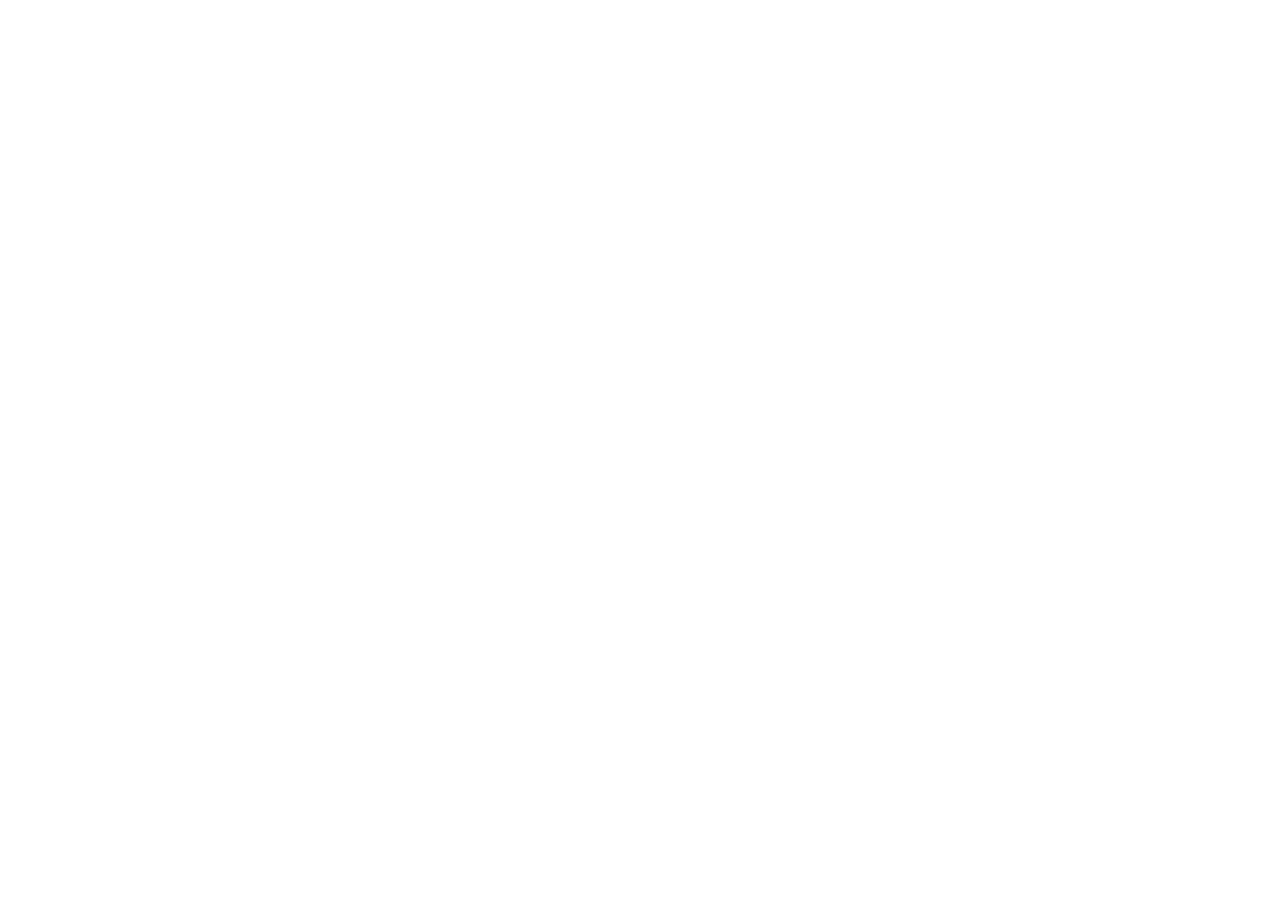
==== commit 8ad1ba2c: "Deprecate repo and redirect all pages to https://ysliustudio.com/levain/" ====
--- a/index.html
+++ b/index.html
@@ -1,254 +1,15 @@
 <!DOCTYPE html>
 <html lang="en">
 <head>
-<meta charset="utf-8">
-<meta name="viewport" content="width=device-width, initial-scale=1">
-<title>Levain — Sourdough Bake Timer &amp; Proofing Schedule</title>
-<meta name="description" content="A multi-stage sourdough timer for iPhone. Chain every proof and fold into one schedule, with alarms that ring through silent mode and a photo bake journal.">
-<link rel="canonical" href="https://liuys614.github.io/levain/">
-<meta name="theme-color" content="#FBEEE2" media="(prefers-color-scheme: light)">
-<meta name="theme-color" content="#2A2018" media="(prefers-color-scheme: dark)">
-
-<meta property="og:type" content="website">
-<meta property="og:site_name" content="Levain">
-<meta property="og:title" content="Levain — Sourdough Bake Timer &amp; Proofing Schedule">
-<meta property="og:description" content="A multi-stage sourdough timer for iPhone. Chain every proof and fold into one schedule, with alarms that ring through silent mode and a photo bake journal.">
-<meta property="og:url" content="https://liuys614.github.io/levain/">
-<meta property="og:image" content="https://liuys614.github.io/levain/assets/og.png">
-<meta property="og:image:width" content="1200">
-<meta property="og:image:height" content="630">
-<meta name="twitter:card" content="summary_large_image">
-<meta name="twitter:title" content="Levain — Sourdough Bake Timer &amp; Proofing Schedule">
-<meta name="twitter:description" content="A multi-stage sourdough timer for iPhone. Alarms that ring through silent mode, a Live Activity countdown, and a photo journal of every loaf.">
-<meta name="twitter:image" content="https://liuys614.github.io/levain/assets/og.png">
-
-<link rel="icon" href="assets/favicon.png" sizes="32x32">
-<link rel="apple-touch-icon" href="assets/icon-180.png">
-<link rel="stylesheet" href="style.css">
-
-<script type="application/ld+json">
-{
-  "@context": "https://schema.org",
-  "@type": "SoftwareApplication",
-  "name": "Levain",
-  "alternateName": "Sourdough Bake Timer: Levain",
-  "description": "A multi-stage sourdough bake timer for iPhone. Chain autolyse, bulk ferment, folds, shape, cold retard and bake into one schedule, with alarms that ring through silent mode, a Live Activity countdown, a baker's percentage calculator and a photo bake journal.",
-  "applicationCategory": "LifestyleApplication",
-  "applicationSubCategory": "Food & Drink",
-  "operatingSystem": "iOS 26.0 or later",
-  "url": "https://liuys614.github.io/levain/",
-  "installUrl": "https://apps.apple.com/us/app/id6812950497",
-  "image": "https://liuys614.github.io/levain/assets/og.png",
-  "offers": {
-    "@type": "Offer",
-    "price": "0",
-    "priceCurrency": "USD"
-  },
-  "author": { "@type": "Person", "name": "Levain" },
-  "publisher": { "@type": "Person", "name": "Levain" }
-}
-</script>
-
-<script type="application/ld+json">
-{
-  "@context": "https://schema.org",
-  "@type": "FAQPage",
-  "mainEntity": [
-    {
-      "@type": "Question",
-      "name": "Will the alarms wake me during an overnight proof?",
-      "acceptedAnswer": { "@type": "Answer", "text": "Yes. Stage alerts use AlarmKit, so they ring through silent mode and Focus the way a Clock alarm does. Loud alarms are set per stage, so you can keep the overnight cold retard quiet and make the oven timer loud." }
-    },
-    {
-      "@type": "Question",
-      "name": "What happens when a stage runs past its timer?",
-      "acceptedAnswer": { "@type": "Answer", "text": "The clock keeps counting up instead of resetting. Dough is ready when it is ready, so Levain waits and tells you how far past the planned time you are." }
-    },
-    {
-      "@type": "Question",
-      "name": "How is baker's percentage calculated?",
-      "acceptedAnswer": { "@type": "Answer", "text": "Percentages update as you edit ingredients, with levain counted as half flour and half water — the standard assumption for a 100% hydration starter." }
-    },
-    {
-      "@type": "Question",
-      "name": "Does Levain need an account or an internet connection?",
-      "acceptedAnswer": { "@type": "Answer", "text": "No. There is no account and no sign-up, and your recipes, bakes and photos stay on your iPhone." }
-    }
-  ]
-}
-</script>
+  <meta charset="UTF-8" />
+  <title>Redirecting to YS Liu Studio — Levain...</title>
+  <link rel="canonical" href="https://ysliustudio.com/levain/" />
+  <meta http-equiv="refresh" content="0; url=https://ysliustudio.com/levain/" />
+  <script>
+    window.location.replace("https://ysliustudio.com/levain/" + window.location.search + window.location.hash);
+  </script>
 </head>
-
-<body>
-
-<header class="hero wrap">
-  <img class="appicon" src="assets/icon.png" width="112" height="112"
-       alt="The Levain app icon: a rounded sourdough loaf with a small face.">
-  <h1>Levain</h1>
-  <p class="tagline">The sourdough timer that runs your whole bake.</p>
-  <p>From autolyse to oven: chain every proof and fold into one timeline, with alarms that ring through silent mode and a photo journal of every loaf.</p>
-  <a class="cta" href="https://apps.apple.com/us/app/id6812950497">Download on the App Store</a>
-  <span class="cta-note">iPhone &amp; Apple Watch · iOS 26 or later</span>
-</header>
-
-<div class="shots wrap" aria-label="Screenshots of Levain running on iPhone and Apple Watch">
-  <div class="shot-card">
-    <picture>
-      <source srcset="assets/shots/shot-1.webp" type="image/webp">
-      <img src="assets/shots/shot-1.png" alt="Multi-stage sourdough bake timeline with active countdown and next-day schedule" width="232" height="502" loading="eager">
-    </picture>
-    <div class="shot-caption">Multi-Stage Timeline</div>
-  </div>
-  <div class="shot-card">
-    <picture>
-      <source srcset="assets/shots/shot-2.webp" type="image/webp">
-      <img src="assets/shots/shot-2.png" alt="Levain on Apple Watch for hands-free timers on your wrist" width="232" height="502" loading="lazy">
-    </picture>
-    <div class="shot-caption">Apple Watch Companion</div>
-  </div>
-  <div class="shot-card">
-    <picture>
-      <source srcset="assets/shots/shot-3.webp" type="image/webp">
-      <img src="assets/shots/shot-3.png" alt="Custom sourdough recipe builder with rotary timer dial and baker's math" width="232" height="502" loading="lazy">
-    </picture>
-    <div class="shot-caption">Recipe &amp; Ratio Builder</div>
-  </div>
-  <div class="shot-card">
-    <picture>
-      <source srcset="assets/shots/shot-4.webp" type="image/webp">
-      <img src="assets/shots/shot-4.png" alt="Visual baking journal on calendar with loaf cutout stickers" width="232" height="502" loading="lazy">
-    </picture>
-    <div class="shot-caption">Visual Baking Journal</div>
-  </div>
-  <div class="shot-card">
-    <picture>
-      <source srcset="assets/shots/shot-5.webp" type="image/webp">
-      <img src="assets/shots/shot-5.png" alt="Lock screen Live Activity and loud alarms that cut through silent mode" width="232" height="502" loading="lazy">
-    </picture>
-    <div class="shot-caption">Lock Screen &amp; Loud Alarms</div>
-  </div>
-  <div class="shot-card">
-    <picture>
-      <source srcset="assets/shots/shot-6.webp" type="image/webp">
-      <img src="assets/shots/shot-6.png" alt="Bread recipe library for classic sourdough, ciabatta, focaccia and more" width="232" height="502" loading="lazy">
-    </picture>
-    <div class="shot-caption">Complete Bread Library</div>
-  </div>
-  <div class="shot-card">
-    <picture>
-      <source srcset="assets/shots/shot-7.webp" type="image/webp">
-      <img src="assets/shots/shot-7.png" alt="Detailed loaf log with hydration percentages and process history" width="232" height="502" loading="lazy">
-    </picture>
-    <div class="shot-caption">Detailed Loaf History</div>
-  </div>
-</div>
-
-<main class="wrap">
-
-<section>
-  <h2>Built for how sourdough is actually baked</h2>
-  <p class="section-lead">Standard kitchen timers count down once. Sourdough takes 24 hours across multiple delicate stages. Here is what Levain solves.</p>
-
-  <div class="problem-grid">
-    <div class="problem-card">
-      <div class="badge problem-badge">The Problem</div>
-      <p class="card-problem">Kitchen timers only run once. You have to reset alarms for autolyse, 4 folds, shape, and cold proof.</p>
-      <div class="badge solution-badge">How Levain Solves It</div>
-      <h3>One Continuous Schedule</h3>
-      <p class="card-solution">Chain every stage from mix to bake into a single timeline. Shows exact clock times for every step, even crossing midnight.</p>
-    </div>
-
-    <div class="problem-card">
-      <div class="badge problem-badge">The Problem</div>
-      <p class="card-problem">Sleeping through an overnight shape or fold because your phone was on silent or Focus mode.</p>
-      <div class="badge solution-badge">How Levain Solves It</div>
-      <h3>Alarms That Cut Through Silent</h3>
-      <p class="card-solution">Powered by Apple AlarmKit. Alerts ring loud like a real Clock alarm when it matters, with quiet retard alerts overnight.</p>
-    </div>
-
-    <div class="problem-card">
-      <div class="badge problem-badge">The Problem</div>
-      <p class="card-problem">Hands covered in flour and wet dough make unlocking your phone messy and inconvenient.</p>
-      <div class="badge solution-badge">How Levain Solves It</div>
-      <h3>Apple Watch &amp; Live Activity</h3>
-      <p class="card-solution">Glance at remaining time and step numbers right on your wrist or Lock Screen. Haptic taps notify you without touching your phone.</p>
-    </div>
-
-    <div class="problem-card">
-      <div class="badge problem-badge">The Problem</div>
-      <p class="card-problem">Dough ferments faster on warm days and slower on cold days. Timers resetting to zero cause confusion.</p>
-      <div class="badge solution-badge">How Levain Solves It</div>
-      <h3>Over-Time Tracking</h3>
-      <p class="card-solution">When a stage ends, the timer counts up instead of resetting. You always know exactly how far past target your dough has fermented.</p>
-    </div>
-
-    <div class="problem-card">
-      <div class="badge problem-badge">The Problem</div>
-      <p class="card-problem">Calculating starter hydration manually and forgetting which adjustments produced your best loaf.</p>
-      <div class="badge solution-badge">How Levain Solves It</div>
-      <h3>Baker's Math &amp; Photo Journal</h3>
-      <p class="card-solution">Live baker's percentage with 50/50 starter split. Log bakes with automatic loaf cutout stickers and timeline snapshots.</p>
-    </div>
-
-    <div class="problem-card">
-      <div class="badge problem-badge">The Problem</div>
-      <p class="card-problem">Cloud-dependent apps require logins, track private data, or fail without Wi-Fi in the kitchen.</p>
-      <div class="badge solution-badge">How Levain Solves It</div>
-      <h3>100% Private &amp; Offline</h3>
-      <p class="card-solution">No account, no sign-up, no analytics tracking. All recipes, logs, and photos stay entirely on your device.</p>
-    </div>
-  </div>
-</section>
-
-<section>
-  <h2>Questions</h2>
-
-  <details>
-    <summary>Will the alarms wake me during an overnight proof?</summary>
-    <p>Yes. Stage alerts use AlarmKit, so they ring through silent mode and Focus the way a
-       Clock alarm does. Loud alarms are set per stage, so you can keep the overnight cold
-       retard quiet and make the oven timer loud.</p>
-  </details>
-
-  <details>
-    <summary>What happens when a stage runs past its timer?</summary>
-    <p>The clock keeps counting up instead of resetting. Dough is ready when it is ready, so
-       Levain waits and tells you how far past the planned time you are.</p>
-  </details>
-
-  <details>
-    <summary>Does Levain need an account or an internet connection?</summary>
-    <p>No. There is no account and no sign-up, and your recipes, bakes and photos stay on
-       your iPhone. Details are in the <a href="privacy.html">Privacy Policy</a>.</p>
-  </details>
-
-  <details>
-    <summary>How is baker's percentage calculated?</summary>
-    <p>Percentages update as you edit ingredients, with levain counted as half flour and
-       half water — the standard assumption for a 100% hydration starter.</p>
-  </details>
-</section>
-
-<section>
-  <h2>Get Levain</h2>
-  <p>Available on iPhone and Apple Watch. Ready to bake when you are.</p>
-  <p><a class="cta" href="https://apps.apple.com/us/app/id6812950497">Download on the App Store</a></p>
-</section>
-
-</main>
-
-<footer>
-  <div class="wrap">
-    <nav>
-      <a href="privacy.html">Privacy Policy</a> ·
-      <a href="terms.html">Terms of Use</a> ·
-      <a href="support.html">Support</a>
-    </nav>
-    <p>Questions? <a href="mailto:liuys614@gmail.com">liuys614@gmail.com</a></p>
-    <p>Made by an independent developer. Not affiliated with Apple Inc.</p>
-    <p>&copy; 2026 Levain</p>
-  </div>
-</footer>
-
+<body style="font-family: -apple-system, BlinkMacSystemFont, sans-serif; text-align: center; padding: 4rem 1.5rem; color: #111827;">
+  <p>This page has moved to <a href="https://ysliustudio.com/levain/">https://ysliustudio.com/levain/</a>.</p>
 </body>
 </html>
